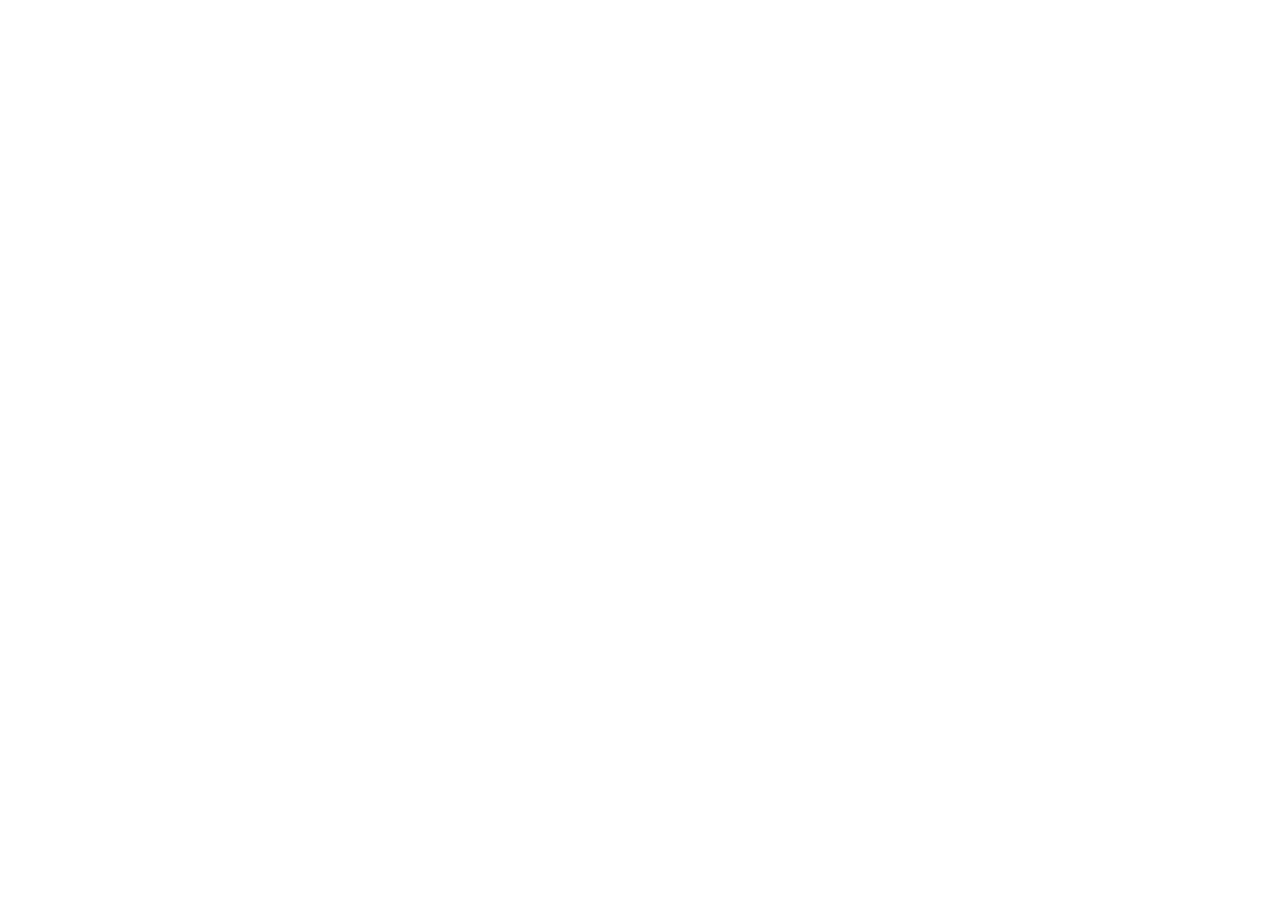
==== index.html @ c58289bb "clean ui" ====
<!DOCTYPE html>
<html lang="pt-br">

<head>
    <meta charset="UTF-8">
    <meta name="viewport" content="width=device-width, initial-scale=1.0">
    <link rel="stylesheet" href="https://cdn.jsdelivr.net/npm/bootstrap-icons@1.11.3/font/bootstrap-icons.min.css">
    <link href="https://cdn.jsdelivr.net/npm/bootstrap@5.3.3/dist/css/bootstrap.min.css" rel="stylesheet"
        integrity="sha384-QWTKZyjpPEjISv5WaRU9OFeRpok6YctnYmDr5pNlyT2bRjXh0JMhjY6hW+ALEwIH" crossorigin="anonymous">
    <link rel="stylesheet" href="./src/styles.css">
    <link rel="preconnect" href="https://fonts.googleapis.com">
    <link rel="preconnect" href="https://fonts.gstatic.com" crossorigin>
    <link href="https://fonts.googleapis.com/css2?family=Inconsolata:wght@200..900&display=swap" rel="stylesheet">
    <title>Meu Gerador de Senhas</title>
</head>

<body>
    <main class="d-flex">

    </main>
    <script src="https://cdn.jsdelivr.net/npm/bootstrap@5.3.3/dist/js/bootstrap.bundle.min.js"
        integrity="sha384-YvpcrYf0tY3lHB60NNkmXc5s9fDVZLESaAA55NDzOxhy9GkcIdslK1eN7N6jIeHz"
        crossorigin="anonymous"></script>

    <script src="./src/script.js"></script>
</body>

</html>
---- src/styles.css ----
body{
    /* background-image: linear-gradient(to top, #a8edea 0%, #fed6e3 100%); */
}
#senha{
    font-family: 'Inconsolata';
}

#tempoQuebra{
            display: inline-block;
            width: 100%;
            min-height: 3em;
            /* Ajuste conforme necessário */
            /* white-space: nowrap; */
            overflow: hidden;
            text-overflow: ellipsis;
        }

/* Toggle */
/* The switch - the box around the slider */
.switch {
    font-size: 14px;
    position: relative;
    display: inline-block;
    width: 3.5em;
    height: 2em;
}

/* Hide default HTML checkbox */
.switch input {
    opacity: 0;
    width: 0;
    height: 0;
}

/* The slider */
.slider {
    position: absolute;
    cursor: pointer;
    top: 0;
    left: 0;
    right: 0;
    bottom: 0;
    background-color: rgb(182, 182, 182);
    transition: .4s;
    border-radius: 10px;
}

.slider:before {
    position: absolute;
    content: "";
    height: 1.4em;
    width: 1.4em;
    border-radius: 8px;
    left: 0.3em;
    bottom: 0.3em;
    transform: rotate(270deg);
    background-color: rgb(255, 255, 255);
    transition: .4s;
}

.switch input:checked+.slider {
    background-color: #21cc4c;
}

.switch input:focus+.slider {
    box-shadow: 0 0 1px #2196F3;
}

.switch input:checked+.slider:before {
    transform: translateX(1.5em);
}
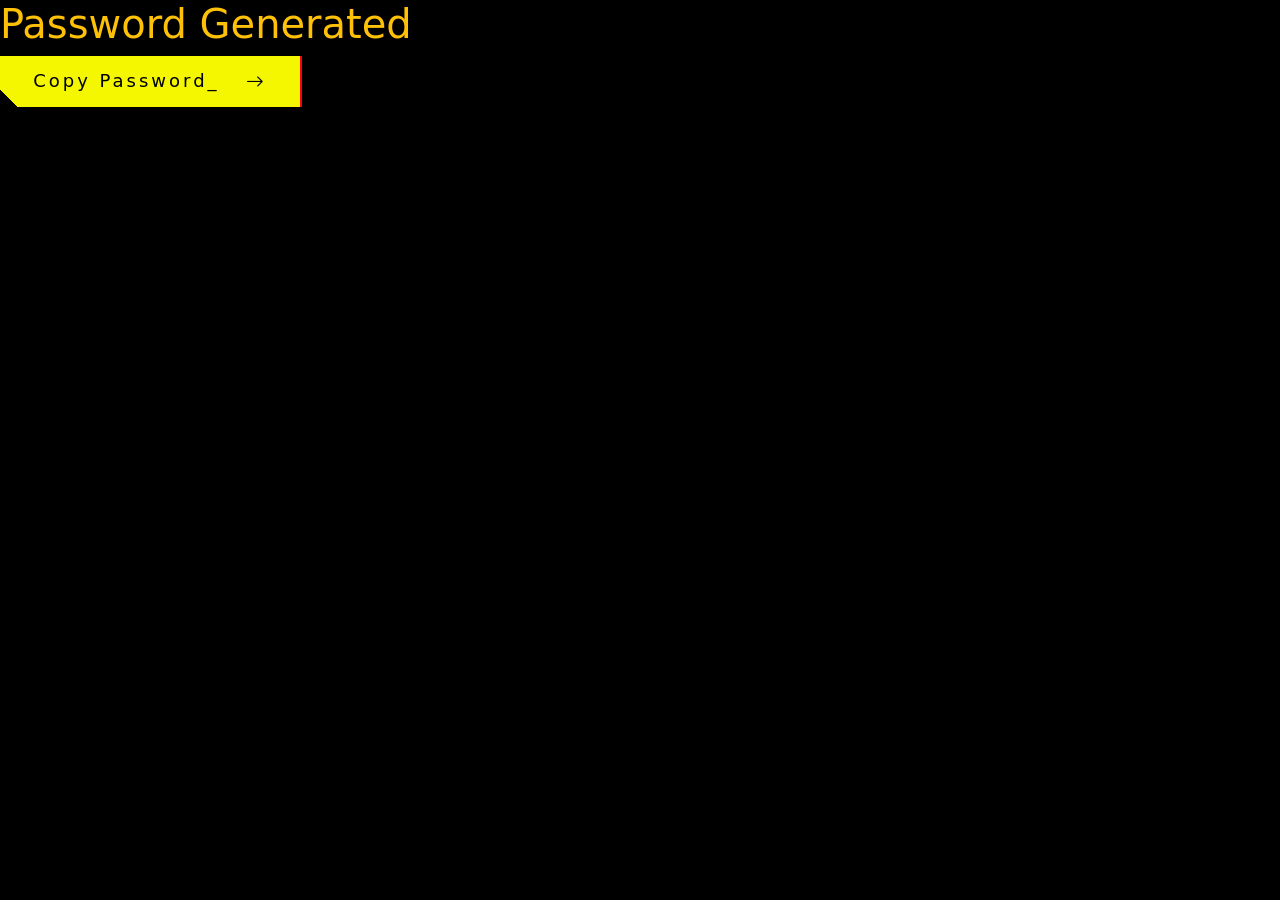
==== commit e9ffec17: "Create button" ====
--- a/index.html
+++ b/index.html
@@ -4,18 +4,31 @@
 <head>
     <meta charset="UTF-8">
     <meta name="viewport" content="width=device-width, initial-scale=1.0">
-    <link rel="stylesheet" href="https://cdn.jsdelivr.net/npm/bootstrap-icons@1.11.3/font/bootstrap-icons.min.css">
     <link href="https://cdn.jsdelivr.net/npm/bootstrap@5.3.3/dist/css/bootstrap.min.css" rel="stylesheet"
         integrity="sha384-QWTKZyjpPEjISv5WaRU9OFeRpok6YctnYmDr5pNlyT2bRjXh0JMhjY6hW+ALEwIH" crossorigin="anonymous">
     <link rel="stylesheet" href="./src/styles.css">
     <link rel="preconnect" href="https://fonts.googleapis.com">
     <link rel="preconnect" href="https://fonts.gstatic.com" crossorigin>
     <link href="https://fonts.googleapis.com/css2?family=Inconsolata:wght@200..900&display=swap" rel="stylesheet">
+    <link rel="stylesheet" href="https://cdn.jsdelivr.net/npm/bootstrap-icons@1.11.3/font/bootstrap-icons.min.css">
     <title>Meu Gerador de Senhas</title>
 </head>
 
 <body>
     <main class="d-flex">
+        <div>
+            <h1 class="fs-1 text-warning">
+                Password Generated
+
+            </h1>
+            <button class="d-flex justify-content-around">
+                Copy Password_    
+                <i class="bi bi-arrow-right"></i>
+            </button>
+        </div>
+        <div>
+
+        </div>
 
     </main>
     <script src="https://cdn.jsdelivr.net/npm/bootstrap@5.3.3/dist/js/bootstrap.bundle.min.js"
--- a/src/styles.css
+++ b/src/styles.css
@@ -1,71 +1,101 @@
-body{
+body {
     /* background-image: linear-gradient(to top, #a8edea 0%, #fed6e3 100%); */
-}
-#senha{
-    font-family: 'Inconsolata';
+    background-color: black;
 }
 
-#tempoQuebra{
-            display: inline-block;
-            width: 100%;
-            min-height: 3em;
-            /* Ajuste conforme necessário */
-            /* white-space: nowrap; */
-            overflow: hidden;
-            text-overflow: ellipsis;
-        }
-
-/* Toggle */
-/* The switch - the box around the slider */
-.switch {
-    font-size: 14px;
+/* From Uiverse.io by namecho */
+button,
+button::after {
+    width: 300px;
+    padding: 16px 20px;
+    font-size: 18px;
+    background: linear-gradient(45deg, transparent 5%, rgb(244, 247, 0) 5%);
+    border: 0;
+    color: rgb(0, 0, 0);
+    letter-spacing: 3px;
+    line-height: 1;
+    box-shadow: 2px 0px 0px rgb(248, 0, 9);
+    outline: transparent;
     position: relative;
-    display: inline-block;
-    width: 3.5em;
-    height: 2em;
 }
 
-/* Hide default HTML checkbox */
-.switch input {
-    opacity: 0;
-    width: 0;
-    height: 0;
-}
-
-/* The slider */
-.slider {
+button::after {
+    --slice-0: inset(50% 50% 50% 50%);
+    --slice-1: inset(80% -6px 0 0);
+    --slice-2: inset(50% -6px 30% 0);
+    --slice-3: inset(10% -6px 85% 0);
+    --slice-4: inset(40% -6px 43% 0);
+    --slice-5: inset(80% -6px 5% 0);
+    content: "Copy Password";
+    display: block;
     position: absolute;
-    cursor: pointer;
     top: 0;
     left: 0;
     right: 0;
     bottom: 0;
-    background-color: rgb(182, 182, 182);
-    transition: .4s;
-    border-radius: 10px;
+    background: linear-gradient(45deg, transparent 3%, #00e6f6 3%, #00e6f6 5%, 5%);
+    text-shadow: -3px -3px 0px #f8f005, 3px 3px 0px #00e6f6;
+    clip-path: var(--slice-0);
 }
 
-.slider:before {
-    position: absolute;
-    content: "";
-    height: 1.4em;
-    width: 1.4em;
-    border-radius: 8px;
-    left: 0.3em;
-    bottom: 0.3em;
-    transform: rotate(270deg);
-    background-color: rgb(255, 255, 255);
-    transition: .4s;
+button:hover::after {
+    animation: 1s glitch;
+    animation-timing-function: steps(2, end);
 }
 
-.switch input:checked+.slider {
-    background-color: #21cc4c;
-}
+@keyframes glitch {
+    0% {
+        clip-path: var(--slice-1);
+        transform: translate(-20px, -10px);
+    }
 
-.switch input:focus+.slider {
-    box-shadow: 0 0 1px #2196F3;
-}
+    10% {
+        clip-path: var(--slice-3);
+        transform: translate(10px, 10px);
+    }
 
-.switch input:checked+.slider:before {
-    transform: translateX(1.5em);
+    20% {
+        clip-path: var(--slice-1);
+        transform: translate(-10px, 10px);
+    }
+
+    30% {
+        clip-path: var(--slice-3);
+        transform: translate(0px, 5px);
+    }
+
+    40% {
+        clip-path: var(--slice-2);
+        transform: translate(-5px, 0px);
+    }
+
+    50% {
+        clip-path: var(--slice-3);
+        transform: translate(5px, 0px);
+    }
+
+    60% {
+        clip-path: var(--slice-4);
+        transform: translate(5px, 10px);
+    }
+
+    70% {
+        clip-path: var(--slice-2);
+        transform: translate(-10px, 10px);
+    }
+
+    80% {
+        clip-path: var(--slice-5);
+        transform: translate(20px, -10px);
+    }
+
+    90% {
+        clip-path: var(--slice-1);
+        transform: translate(-10px, 0px);
+    }
+
+    100% {
+        clip-path: var(--slice-1);
+        transform: translate(0);
+    }
 }
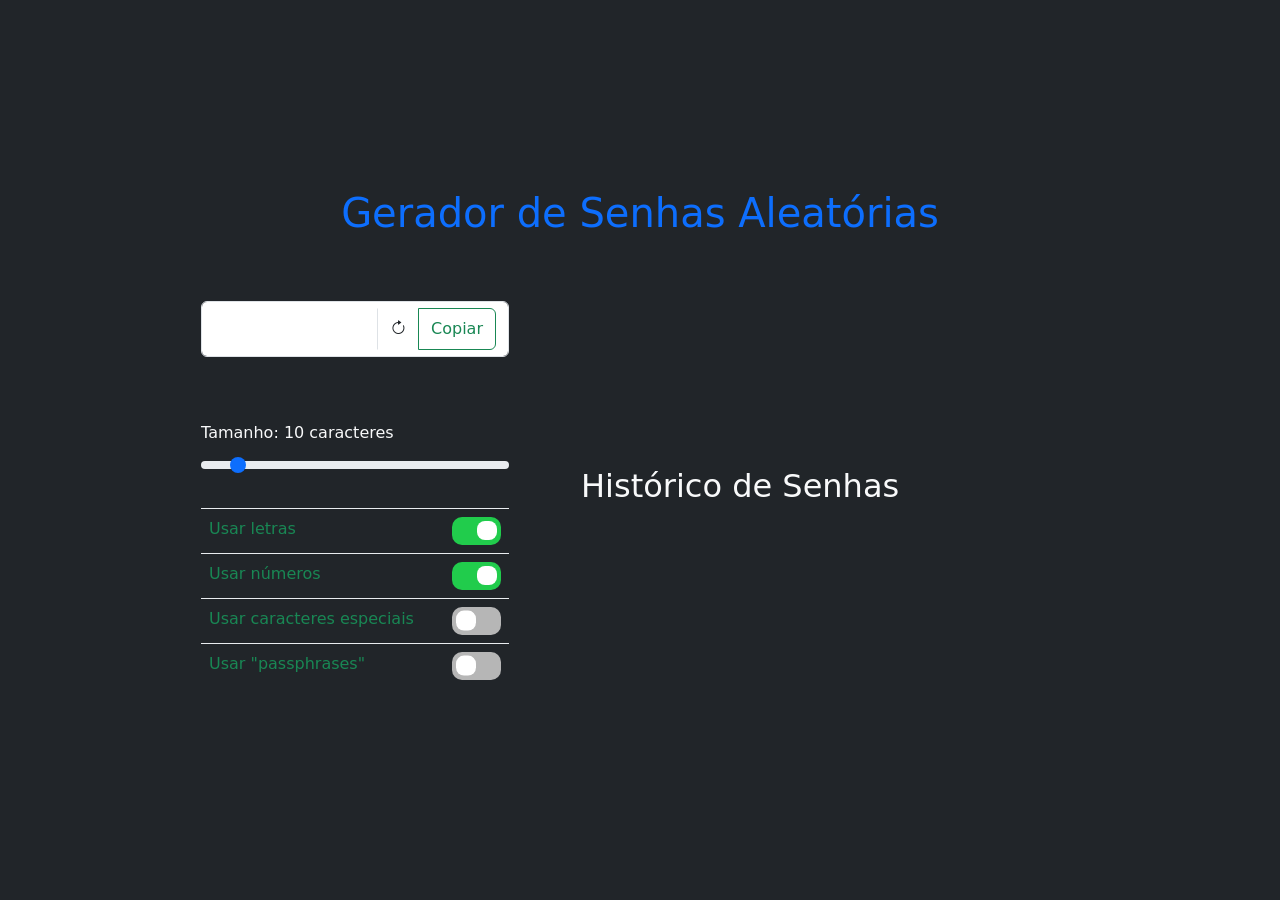
==== commit d91f5b8d: "update html" ====
--- a/index.html
+++ b/index.html
@@ -1,40 +1,110 @@
 <!DOCTYPE html>
-<html lang="pt-br">
+<html lang="en">
 
 <head>
     <meta charset="UTF-8">
     <meta name="viewport" content="width=device-width, initial-scale=1.0">
-    <link href="https://cdn.jsdelivr.net/npm/bootstrap@5.3.3/dist/css/bootstrap.min.css" rel="stylesheet"
-        integrity="sha384-QWTKZyjpPEjISv5WaRU9OFeRpok6YctnYmDr5pNlyT2bRjXh0JMhjY6hW+ALEwIH" crossorigin="anonymous">
+    <title>Gerador de Senhas Aleatórias</title>
+    <link rel="stylesheet" href="https://cdn.jsdelivr.net/npm/bootstrap-icons@1.11.3/font/bootstrap-icons.min.css">
+    <link href="https://cdn.jsdelivr.net/npm/bootstrap@5.3.0-alpha1/dist/css/bootstrap.min.css" rel="stylesheet">
     <link rel="stylesheet" href="./src/styles.css">
-    <link rel="preconnect" href="https://fonts.googleapis.com">
-    <link rel="preconnect" href="https://fonts.gstatic.com" crossorigin>
-    <link href="https://fonts.googleapis.com/css2?family=Inconsolata:wght@200..900&display=swap" rel="stylesheet">
-    <link rel="stylesheet" href="https://cdn.jsdelivr.net/npm/bootstrap-icons@1.11.3/font/bootstrap-icons.min.css">
-    <title>Meu Gerador de Senhas</title>
+    <style>
+        .main-container {
+            min-height: 100vh;
+            display: flex;
+            flex-direction: column;
+            justify-content: center;
+        }
+
+        .content-row {
+            display: flex;
+            justify-content: center;
+            align-items: center;
+        }
+    </style>
 </head>
 
-<body>
-    <main class="d-flex">
-        <div>
-            <h1 class="fs-1 text-warning">
-                Password Generated
+<body class="bg-dark">
 
-            </h1>
-            <button class="d-flex justify-content-around">
-                Copy Password_    
-                <i class="bi bi-arrow-right"></i>
-            </button>
-        </div>
-        <div>
-
+    <div class="container main-container">
+        <!-- Título -->
+        <div class="row">
+            <div class="col-12 text-center mb-4 text-light">
+                <h1 class="fs-1 text-primary">Gerador de Senhas Aleatórias</h1>
+            </div>
         </div>
 
-    </main>
-    <script src="https://cdn.jsdelivr.net/npm/bootstrap@5.3.3/dist/js/bootstrap.bundle.min.js"
-        integrity="sha384-YvpcrYf0tY3lHB60NNkmXc5s9fDVZLESaAA55NDzOxhy9GkcIdslK1eN7N6jIeHz"
-        crossorigin="anonymous"></script>
+        <!-- Divs para botões e histórico -->
+        <div class="row content-row">
+            <!-- Div de botões (configurações) -->
+            <div class="col-12 col-md-4 mb-3 mb-md-0">
+                <div class="p-4">
+                    <!-- <h2>Configurações</h2> -->
+                    <!-- Botões e outras configurações vão aqui -->
+                    <div class="input-group mt-2 form-control">
+                        <input type="text" id="senha" class="form-control border-0 fs-5 text-success font-monospace"
+                            readonly>
+                        <button class="btn border-start" onclick="gerarSenha()"><i
+                                class="bi bi-arrow-clockwise"></i></button>
+                        <button class="btn btn-outline-success" onclick="copiarSenha()">Copiar</button>
 
+                    </div>
+                    <div class="d-flex align-items-center">
+                        <span id="tempoQuebra" class="text-light fw-lighter">
+                        </div>
+                    </span>
+                    <div class="mt-3 mb-4 text-light">
+                        <label for="tamanhoSenha" class="form-label">Tamanho: <span id="tamanhoValor">10</span>
+                            caracteres</label>
+                        <input type="range" class="form-range" min="4" max="64" step="1" id="tamanhoSenha" value="10"
+                            oninput="atualizarValorTamanho()">
+                    </div>
+                    <div class="text-success d-flex border-top border-light-subtle flex-row justify-content-between p-2">
+                        <span>Usar letras</span>
+                        <label class="switch">
+                            <input type="checkbox" id="usarLetras" checked>
+                            <span class="slider"></span>
+                        </label>
+                    </div>
+                    <div class="text-success d-flex border-top border-light-subtle flex-row justify-content-between p-2">
+                        <span>Usar números</span>
+                        <label class="switch">
+                            <input type="checkbox" id="usarNumeros" checked>
+                            <span class="slider"></span>
+                        </label>
+                    </div>
+    
+                    <div class="text-success d-flex border-top border-light-subtle flex-row justify-content-between p-2">
+                        <span>Usar caracteres especiais</span>
+                        <label class="switch">
+                            <input type="checkbox" id="usarCaracteresEspeciais">
+                            <span class="slider"></span>
+                        </label>
+                    </div>
+                    <div class="text-success d-flex border-top border-light-subtle flex-row justify-content-between p-2">
+                        <span>Usar "passphrases"</span>
+                        <label class="switch">
+                            <input type="checkbox" id="usarPassphrases">
+                            <span class="slider"></span>
+                        </label>
+                    </div>
+                </div>
+            </div>
+            <!-- Div de histórico de senhas -->
+            <div class="col-12 col-md-6 text-light">
+                <div class="p-4">
+                  <h2 class="fw-lighter"> Histórico de Senhas</h2>
+                  <!-- Histórico de senhas -->
+                  <ul id="historicoSenhas" class="list-group list-group-flush" >
+                    <!-- Senhas salvas vão aqui -->
+                  </ul>
+                </div>
+              </div>
+            
+        </div>
+    </div>
+
+    <script src="https://cdn.jsdelivr.net/npm/bootstrap@5.3.0-alpha1/dist/js/bootstrap.bundle.min.js"></script>
     <script src="./src/script.js"></script>
 </body>
 
--- a/src/styles.css
+++ b/src/styles.css
@@ -1,101 +1,71 @@
-body {
+body{
     /* background-image: linear-gradient(to top, #a8edea 0%, #fed6e3 100%); */
-    background-color: black;
+}
+#senha{
+    font-family: 'Inconsolata';
 }
 
-/* From Uiverse.io by namecho */
-button,
-button::after {
-    width: 300px;
-    padding: 16px 20px;
-    font-size: 18px;
-    background: linear-gradient(45deg, transparent 5%, rgb(244, 247, 0) 5%);
-    border: 0;
-    color: rgb(0, 0, 0);
-    letter-spacing: 3px;
-    line-height: 1;
-    box-shadow: 2px 0px 0px rgb(248, 0, 9);
-    outline: transparent;
+#tempoQuebra{
+            display: inline-block;
+            width: 100%;
+            min-height: 3em;
+            /* Ajuste conforme necessário */
+            /* white-space: nowrap; */
+            overflow: hidden;
+            text-overflow: ellipsis;
+        }
+
+/* Toggle */
+/* The switch - the box around the slider */
+.switch {
+    font-size: 14px;
     position: relative;
+    display: inline-block;
+    width: 3.5em;
+    height: 2em;
 }
 
-button::after {
-    --slice-0: inset(50% 50% 50% 50%);
-    --slice-1: inset(80% -6px 0 0);
-    --slice-2: inset(50% -6px 30% 0);
-    --slice-3: inset(10% -6px 85% 0);
-    --slice-4: inset(40% -6px 43% 0);
-    --slice-5: inset(80% -6px 5% 0);
-    content: "Copy Password";
-    display: block;
+/* Hide default HTML checkbox */
+.switch input {
+    opacity: 0;
+    width: 0;
+    height: 0;
+}
+
+/* The slider */
+.slider {
     position: absolute;
+    cursor: pointer;
     top: 0;
     left: 0;
     right: 0;
     bottom: 0;
-    background: linear-gradient(45deg, transparent 3%, #00e6f6 3%, #00e6f6 5%, 5%);
-    text-shadow: -3px -3px 0px #f8f005, 3px 3px 0px #00e6f6;
-    clip-path: var(--slice-0);
+    background-color: rgb(182, 182, 182);
+    transition: .4s;
+    border-radius: 10px;
 }
 
-button:hover::after {
-    animation: 1s glitch;
-    animation-timing-function: steps(2, end);
+.slider:before {
+    position: absolute;
+    content: "";
+    height: 1.4em;
+    width: 1.4em;
+    border-radius: 8px;
+    left: 0.3em;
+    bottom: 0.3em;
+    transform: rotate(270deg);
+    background-color: rgb(255, 255, 255);
+    transition: .4s;
 }
 
-@keyframes glitch {
-    0% {
-        clip-path: var(--slice-1);
-        transform: translate(-20px, -10px);
-    }
+.switch input:checked+.slider {
+    background-color: #21cc4c;
+}
 
-    10% {
-        clip-path: var(--slice-3);
-        transform: translate(10px, 10px);
-    }
+.switch input:focus+.slider {
+    box-shadow: 0 0 1px #2196F3;
+}
 
-    20% {
-        clip-path: var(--slice-1);
-        transform: translate(-10px, 10px);
-    }
-
-    30% {
-        clip-path: var(--slice-3);
-        transform: translate(0px, 5px);
-    }
-
-    40% {
-        clip-path: var(--slice-2);
-        transform: translate(-5px, 0px);
-    }
-
-    50% {
-        clip-path: var(--slice-3);
-        transform: translate(5px, 0px);
-    }
-
-    60% {
-        clip-path: var(--slice-4);
-        transform: translate(5px, 10px);
-    }
-
-    70% {
-        clip-path: var(--slice-2);
-        transform: translate(-10px, 10px);
-    }
-
-    80% {
-        clip-path: var(--slice-5);
-        transform: translate(20px, -10px);
-    }
-
-    90% {
-        clip-path: var(--slice-1);
-        transform: translate(-10px, 0px);
-    }
-
-    100% {
-        clip-path: var(--slice-1);
-        transform: translate(0);
-    }
+.switch input:checked+.slider:before {
+    transform: translateX(1.5em);
 }
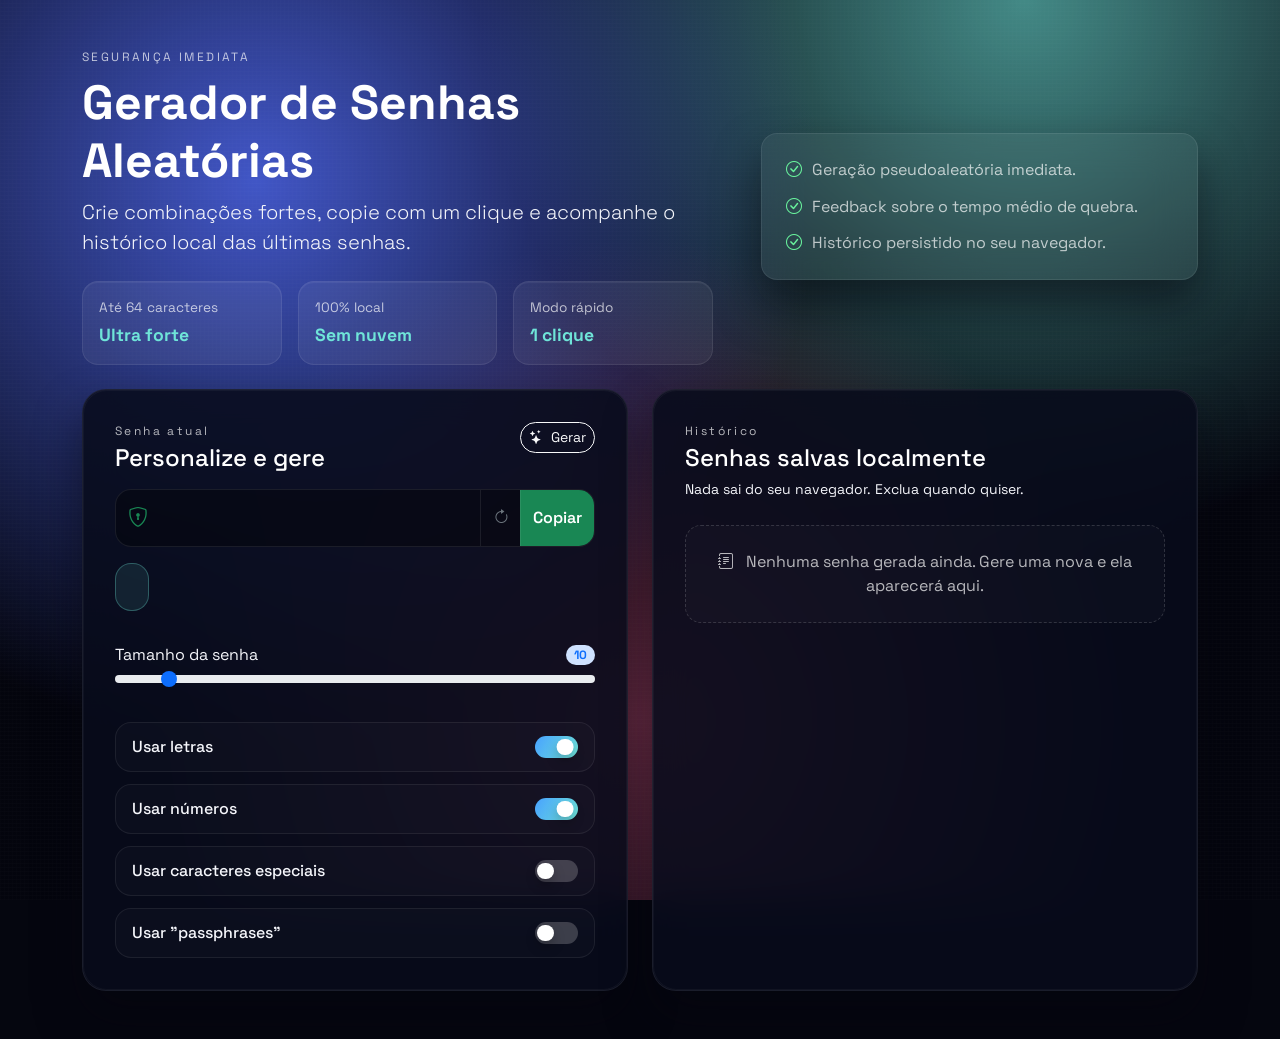
==== commit 416c3ecc: "Atualiza layout e estilos do gerador de senhas, adiciona tooltip e melhorias na exibição do históric" ====
--- a/index.html
+++ b/index.html
@@ -1,108 +1,140 @@
 <!DOCTYPE html>
-<html lang="en">
+<html lang="pt-br">
 
 <head>
     <meta charset="UTF-8">
     <meta name="viewport" content="width=device-width, initial-scale=1.0">
     <title>Gerador de Senhas Aleatórias</title>
+    <link rel="preconnect" href="https://fonts.googleapis.com">
+    <link rel="preconnect" href="https://fonts.gstatic.com" crossorigin>
+    <link
+        href="https://fonts.googleapis.com/css2?family=Space+Grotesk:wght@400;500;600;700&family=Inconsolata:wght@400;500;600;700&display=swap"
+        rel="stylesheet">
     <link rel="stylesheet" href="https://cdn.jsdelivr.net/npm/bootstrap-icons@1.11.3/font/bootstrap-icons.min.css">
     <link href="https://cdn.jsdelivr.net/npm/bootstrap@5.3.0-alpha1/dist/css/bootstrap.min.css" rel="stylesheet">
     <link rel="stylesheet" href="./src/styles.css">
-    <style>
-        .main-container {
-            min-height: 100vh;
-            display: flex;
-            flex-direction: column;
-            justify-content: center;
-        }
-
-        .content-row {
-            display: flex;
-            justify-content: center;
-            align-items: center;
-        }
-    </style>
 </head>
 
-<body class="bg-dark">
+<body class="app-body">
+    <div class="app-gradient"></div>
+    <div class="app-noise"></div>
 
-    <div class="container main-container">
-        <!-- Título -->
-        <div class="row">
-            <div class="col-12 text-center mb-4 text-light">
-                <h1 class="fs-1 text-primary">Gerador de Senhas Aleatórias</h1>
-            </div>
-        </div>
-
-        <!-- Divs para botões e histórico -->
-        <div class="row content-row">
-            <!-- Div de botões (configurações) -->
-            <div class="col-12 col-md-4 mb-3 mb-md-0">
-                <div class="p-4">
-                    <!-- <h2>Configurações</h2> -->
-                    <!-- Botões e outras configurações vão aqui -->
-                    <div class="input-group mt-2 form-control">
-                        <input type="text" id="senha" class="form-control border-0 fs-5 text-success font-monospace"
-                            readonly>
-                        <button class="btn border-start" onclick="gerarSenha()"><i
-                                class="bi bi-arrow-clockwise"></i></button>
-                        <button class="btn btn-outline-success" onclick="copiarSenha()">Copiar</button>
-
+    <main class="app-shell container py-5">
+        <header class="hero row align-items-center g-4 g-lg-5 mb-4">
+            <div class="col-lg-7">
+                <p class="eyebrow text-uppercase mb-2">Segurança imediata</p>
+                <h1 class="display-5 fw-bold text-white">Gerador de Senhas Aleatórias</h1>
+                <p class="lead text-light-subtle mb-4">Crie combinações fortes, copie com um clique e acompanhe o
+                    histórico local das últimas senhas.</p>
+                <div class="hero-badges">
+                    <div class="hero-badge">
+                        <span>Até 64 caracteres</span>
+                        <strong>Ultra forte</strong>
                     </div>
-                    <div class="d-flex align-items-center">
-                        <span id="tempoQuebra" class="text-light fw-lighter">
-                        </div>
-                    </span>
-                    <div class="mt-3 mb-4 text-light">
-                        <label for="tamanhoSenha" class="form-label">Tamanho: <span id="tamanhoValor">10</span>
-                            caracteres</label>
-                        <input type="range" class="form-range" min="4" max="64" step="1" id="tamanhoSenha" value="10"
-                            oninput="atualizarValorTamanho()">
+                    <div class="hero-badge">
+                        <span>100% local</span>
+                        <strong>Sem nuvem</strong>
                     </div>
-                    <div class="text-success d-flex border-top border-light-subtle flex-row justify-content-between p-2">
-                        <span>Usar letras</span>
-                        <label class="switch">
-                            <input type="checkbox" id="usarLetras" checked>
-                            <span class="slider"></span>
-                        </label>
-                    </div>
-                    <div class="text-success d-flex border-top border-light-subtle flex-row justify-content-between p-2">
-                        <span>Usar números</span>
-                        <label class="switch">
-                            <input type="checkbox" id="usarNumeros" checked>
-                            <span class="slider"></span>
-                        </label>
-                    </div>
-    
-                    <div class="text-success d-flex border-top border-light-subtle flex-row justify-content-between p-2">
-                        <span>Usar caracteres especiais</span>
-                        <label class="switch">
-                            <input type="checkbox" id="usarCaracteresEspeciais">
-                            <span class="slider"></span>
-                        </label>
-                    </div>
-                    <div class="text-success d-flex border-top border-light-subtle flex-row justify-content-between p-2">
-                        <span>Usar "passphrases"</span>
-                        <label class="switch">
-                            <input type="checkbox" id="usarPassphrases">
-                            <span class="slider"></span>
-                        </label>
+                    <div class="hero-badge">
+                        <span>Modo rápido</span>
+                        <strong>1 clique</strong>
                     </div>
                 </div>
             </div>
-            <!-- Div de histórico de senhas -->
-            <div class="col-12 col-md-6 text-light">
-                <div class="p-4">
-                  <h2 class="fw-lighter"> Histórico de Senhas</h2>
-                  <!-- Histórico de senhas -->
-                  <ul id="historicoSenhas" class="list-group list-group-flush" >
-                    <!-- Senhas salvas vão aqui -->
-                  </ul>
+            <div class="col-lg-5">
+                <div class="hero-checklist">
+                    <div class="check-item"><i class="bi bi-check-circle"></i> Geração pseudoaleatória imediata.</div>
+                    <div class="check-item"><i class="bi bi-check-circle"></i> Feedback sobre o tempo médio de quebra.
+                    </div>
+                    <div class="check-item"><i class="bi bi-check-circle"></i> Histórico persistido no seu navegador.
+                    </div>
                 </div>
-              </div>
-            
-        </div>
-    </div>
+            </div>
+        </header>
+
+        <section class="row g-4 align-items-stretch">
+            <div class="col-12 col-lg-6">
+                <article class="panel h-100 generator-panel">
+                    <div class="panel-header">
+                        <div>
+                            <p class="eyebrow mb-1">Senha atual</p>
+                            <h2 class="h4 text-white mb-0">Personalize e gere</h2>
+                        </div>
+                        <button class="btn btn-outline-light btn-sm" onclick="gerarSenha()">
+                            <i class="bi bi-stars me-2"></i>Gerar
+                        </button>
+                    </div>
+
+                    <div class="password-field input-group mt-3">
+                        <span class="input-group-text text-success"><i class="bi bi-shield-lock"></i></span>
+                        <input type="text" id="senha" class="form-control border-0 text-success font-monospace"
+                            readonly>
+                        <button class="btn btn-outline-secondary" onclick="gerarSenha()" aria-label="Gerar nova senha">
+                            <i class="bi bi-arrow-clockwise"></i>
+                        </button>
+                        <button class="btn btn-success" onclick="copiarSenha()">Copiar</button>
+                    </div>
+
+                    <div class="meta-line">
+                        <span id="tempoQuebra" class="tempo-quebra"></span>
+                    </div>
+
+                    <div class="range-control mt-4">
+                        <div class="d-flex justify-content-between align-items-center">
+                            <label for="tamanhoSenha" class="form-label mb-0">Tamanho da senha</label>
+                            <span class="badge rounded-pill bg-primary-subtle text-primary" id="tamanhoValor">10</span>
+                        </div>
+                        <input type="range" class="form-range" min="4" max="64" step="2" id="tamanhoSenha" value="10"
+                            oninput="atualizarValorTamanho()">
+                    </div>
+
+                    <div class="option-grid mt-4">
+                        <div class="option-row">
+                            <span>Usar letras</span>
+                            <label class="switch">
+                                <input type="checkbox" id="usarLetras" checked>
+                                <span class="slider"></span>
+                            </label>
+                        </div>
+                        <div class="option-row">
+                            <span>Usar números</span>
+                            <label class="switch">
+                                <input type="checkbox" id="usarNumeros" checked>
+                                <span class="slider"></span>
+                            </label>
+                        </div>
+                        <div class="option-row">
+                            <span>Usar caracteres especiais</span>
+                            <label class="switch">
+                                <input type="checkbox" id="usarCaracteresEspeciais">
+                                <span class="slider"></span>
+                            </label>
+                        </div>
+                        <div class="option-row">
+                            <span>Usar "passphrases"</span>
+                            <label class="switch">
+                                <input type="checkbox" id="usarPassphrases">
+                                <span class="slider"></span>
+                            </label>
+                        </div>
+                    </div>
+                </article>
+            </div>
+
+            <div class="col-12 col-lg-6">
+                <article class="panel h-100 history-panel">
+                    <div class="panel-header">
+                        <div>
+                            <p class="eyebrow mb-1">Histórico</p>
+                            <h2 class="h4 text-white mb-1">Senhas salvas localmente</h2>
+                            <small class="text-light-subtle">Nada sai do seu navegador. Exclua quando quiser.</small>
+                        </div>
+                    </div>
+                    <ul id="historicoSenhas" class="history-list"></ul>
+                </article>
+            </div>
+        </section>
+    </main>
 
     <script src="https://cdn.jsdelivr.net/npm/bootstrap@5.3.0-alpha1/dist/js/bootstrap.bundle.min.js"></script>
     <script src="./src/script.js"></script>
--- a/src/styles.css
+++ b/src/styles.css
@@ -1,71 +1,380 @@
-body{
-    /* background-image: linear-gradient(to top, #a8edea 0%, #fed6e3 100%); */
-}
-#senha{
-    font-family: 'Inconsolata';
-}
-
-#tempoQuebra{
-            display: inline-block;
-            width: 100%;
-            min-height: 3em;
-            /* Ajuste conforme necessário */
-            /* white-space: nowrap; */
-            overflow: hidden;
-            text-overflow: ellipsis;
-        }
+:root {
+    --bg-color: #05060f;
+    --panel-color: rgba(9, 12, 28, 0.88);
+    --border-color: rgba(255, 255, 255, 0.08);
+    --text-color: #f5f6fb;
+    --muted-color: rgba(255, 255, 255, 0.7);
+    --accent-color: #6fe4d8;
+    --accent-strong: #48a2ff;
+    --success: #69f29d;
+    --danger: #ff6b81;
+    --radius-lg: 24px;
+    --radius-md: 16px;
+    --radius-sm: 999px;
+    --shadow-soft: 0 25px 45px rgba(5, 6, 15, 0.55);
+    --shadow-border: inset 0 1px 0 rgba(255, 255, 255, 0.06);
+}
+
+* {
+    box-sizing: border-box;
+}
+
+body {
+    margin: 0;
+    font-family: "Space Grotesk", "Inter", system-ui, -apple-system, BlinkMacSystemFont, "Segoe UI", sans-serif;
+    background-color: var(--bg-color);
+    color: var(--text-color);
+    min-height: 100vh;
+}
+
+.app-body {
+    position: relative;
+    min-height: 100vh;
+    min-height: 100dvh;
+    overflow-x: hidden;
+    overflow-y: auto;
+}
+
+.app-gradient,
+.app-noise {
+    position: fixed;
+    inset: 0;
+    z-index: 0;
+    pointer-events: none;
+}
+
+.app-gradient {
+    background: radial-gradient(circle at 20% 20%, rgba(85, 112, 255, 0.9), transparent 45%),
+        radial-gradient(circle at 80% 0%, rgba(111, 228, 216, 0.7), transparent 40%),
+        radial-gradient(circle at 50% 80%, rgba(255, 100, 146, 0.5), transparent 50%),
+        linear-gradient(145deg, #04050b, #05060f);
+    opacity: 0.85;
+}
+
+.app-noise {
+    background-image: linear-gradient(0deg, rgba(255, 255, 255, 0.04) 1px, transparent 1px),
+        linear-gradient(90deg, rgba(255, 255, 255, 0.02) 1px, transparent 1px);
+    background-size: 4px 4px;
+    mix-blend-mode: screen;
+    opacity: 0.25;
+}
+
+.app-shell {
+    position: relative;
+    z-index: 1;
+}
+
+.eyebrow {
+    font-size: 0.75rem;
+    letter-spacing: 0.2em;
+    color: var(--muted-color);
+}
+
+.hero-badges {
+    display: grid;
+    grid-template-columns: repeat(auto-fit, minmax(160px, 1fr));
+    gap: 1rem;
+}
+
+.hero-badge {
+    padding: 1rem;
+    border-radius: var(--radius-md);
+    background: rgba(255, 255, 255, 0.06);
+    border: 1px solid var(--border-color);
+    box-shadow: var(--shadow-border);
+    display: flex;
+    flex-direction: column;
+    gap: 0.2rem;
+}
+
+.hero-badge span {
+    color: var(--muted-color);
+    font-size: 0.85rem;
+}
+
+.hero-badge strong {
+    font-size: 1.1rem;
+    color: var(--accent-color);
+}
+
+.hero-checklist {
+    padding: 1.5rem;
+    border-radius: var(--radius-md);
+    border: 1px solid var(--border-color);
+    background: rgba(255, 255, 255, 0.05);
+    backdrop-filter: blur(20px);
+    display: flex;
+    flex-direction: column;
+    gap: 0.8rem;
+    box-shadow: var(--shadow-soft);
+}
+
+.check-item {
+    display: flex;
+    align-items: center;
+    gap: 0.6rem;
+    color: var(--muted-color);
+}
+
+.check-item i {
+    color: var(--success);
+}
+
+.panel {
+    background: var(--panel-color);
+    border-radius: var(--radius-lg);
+    border: 1px solid var(--border-color);
+    padding: 2rem;
+    box-shadow: var(--shadow-soft);
+    backdrop-filter: blur(18px);
+    position: relative;
+}
+
+.panel::after {
+    content: "";
+    position: absolute;
+    inset: 0;
+    border-radius: inherit;
+    border: 1px solid rgba(255, 255, 255, 0.04);
+    pointer-events: none;
+}
+
+.panel-header {
+    display: flex;
+    justify-content: space-between;
+    align-items: flex-start;
+    gap: 1rem;
+}
+
+.panel-header button {
+    border-radius: var(--radius-sm);
+}
+
+.password-field {
+    border-radius: var(--radius-md);
+    background: rgba(0, 0, 0, 0.35);
+    border: 1px solid rgba(255, 255, 255, 0.08);
+    overflow: hidden;
+}
+
+.password-field .input-group-text {
+    background: transparent;
+    border: none;
+    font-size: 1.25rem;
+}
+
+.password-field .form-control {
+    background: transparent;
+    color: var(--success);
+    font-size: 1.2rem;
+    padding: 0.85rem 0.75rem;
+    font-family: "Inconsolata", "Space Grotesk", monospace;
+}
+
+.password-field .btn {
+    border: none;
+    border-left: 1px solid rgba(255, 255, 255, 0.08);
+    border-radius: 0;
+    font-weight: 600;
+}
+
+.meta-line {
+    margin-top: 1rem;
+    min-height: 3.5rem;
+}
+
+.tempo-quebra {
+    display: inline-flex;
+    align-items: center;
+    gap: 0.35rem;
+    padding: 0.65rem 1rem;
+    background: rgba(111, 228, 216, 0.1);
+    border: 1px solid rgba(111, 228, 216, 0.3);
+    border-radius: var(--radius-md);
+    color: var(--accent-color);
+    font-size: 0.9rem;
+    line-height: 1.4;
+    min-height: 3rem;
+}
+
+.range-control input[type="range"] {
+    accent-color: var(--accent-strong);
+}
+
+.option-grid {
+    display: flex;
+    flex-direction: column;
+    gap: 0.75rem;
+}
+
+.option-row {
+    padding: 0.75rem 1rem;
+    border-radius: var(--radius-md);
+    border: 1px solid rgba(255, 255, 255, 0.07);
+    background: rgba(255, 255, 255, 0.02);
+    display: flex;
+    justify-content: space-between;
+    align-items: center;
+    font-weight: 500;
+}
+
+#senha {
+    font-family: "Inconsolata", "Space Grotesk", monospace;
+}
 
 /* Toggle */
-/* The switch - the box around the slider */
 .switch {
     font-size: 14px;
     position: relative;
     display: inline-block;
-    width: 3.5em;
-    height: 2em;
-}
-
-/* Hide default HTML checkbox */
+    width: 3.1em;
+    height: 1.6em;
+}
+
 .switch input {
     opacity: 0;
     width: 0;
     height: 0;
 }
 
-/* The slider */
 .slider {
     position: absolute;
     cursor: pointer;
-    top: 0;
-    left: 0;
-    right: 0;
-    bottom: 0;
-    background-color: rgb(182, 182, 182);
-    transition: .4s;
-    border-radius: 10px;
+    inset: 0;
+    background-color: rgba(255, 255, 255, 0.2);
+    transition: 0.3s;
+    border-radius: var(--radius-sm);
 }
 
 .slider:before {
     position: absolute;
     content: "";
-    height: 1.4em;
-    width: 1.4em;
-    border-radius: 8px;
-    left: 0.3em;
-    bottom: 0.3em;
-    transform: rotate(270deg);
-    background-color: rgb(255, 255, 255);
-    transition: .4s;
+    height: 1.2em;
+    width: 1.2em;
+    left: 0.2em;
+    top: 0.2em;
+    background-color: #fff;
+    border-radius: var(--radius-sm);
+    transition: 0.3s;
+    box-shadow: 0 6px 12px rgba(0, 0, 0, 0.25);
 }
 
 .switch input:checked+.slider {
-    background-color: #21cc4c;
-}
-
-.switch input:focus+.slider {
-    box-shadow: 0 0 1px #2196F3;
+    background: linear-gradient(120deg, var(--accent-strong), var(--accent-color));
 }
 
 .switch input:checked+.slider:before {
-    transform: translateX(1.5em);
+    transform: translateX(1.4em);
+}
+
+.history-list {
+    list-style: none;
+    margin: 0;
+    margin-top: 1.5rem;
+    padding: 0;
+    max-height: 420px;
+    overflow-y: auto;
+    display: flex;
+    flex-direction: column;
+    gap: 0.85rem;
+}
+
+.history-item {
+    padding: 0.95rem 1.1rem;
+    border-radius: var(--radius-md);
+    border: 1px solid rgba(255, 255, 255, 0.08);
+    background: rgba(0, 0, 0, 0.3);
+    display: flex;
+    justify-content: space-between;
+    align-items: center;
+    gap: 0.75rem;
+    font-family: "Inconsolata", monospace;
+    font-size: 0.95rem;
+}
+
+.history-text {
+    display: flex;
+    flex-direction: column;
+    gap: 0.2rem;
+    flex: 1;
+}
+
+.history-value {
+    color: var(--text-color);
+    word-break: break-all;
+}
+
+.history-date {
+    font-size: 0.7rem;
+    letter-spacing: 0.08em;
+    text-transform: uppercase;
+    color: rgba(255, 255, 255, 0.6);
+}
+
+.history-delete {
+    width: 2.4rem;
+    height: 2.4rem;
+    display: inline-flex;
+    align-items: center;
+    justify-content: center;
+    font-size: 0.9rem;
+    cursor: pointer;
+    border-radius: 999px;
+    border: 1px solid rgba(255, 255, 255, 0.08);
+    background: linear-gradient(135deg, rgba(255, 255, 255, 0.06), rgba(255, 255, 255, 0.01));
+    color: var(--danger);
+    backdrop-filter: blur(8px);
+    transition: transform 0.2s ease, border-color 0.2s ease, background 0.2s ease, color 0.2s ease;
+    box-shadow: inset 0 1px 0 rgba(255, 255, 255, 0.06), 0 8px 20px rgba(0, 0, 0, 0.35);
+}
+
+.history-delete:hover {
+    transform: scale(1.08) translateY(-1px);
+    border-color: rgba(255, 255, 255, 0.25);
+    background: linear-gradient(145deg, rgba(255, 105, 135, 0.25), rgba(255, 105, 135, 0.05));
+    color: #fff;
+}
+
+.history-delete:focus-visible {
+    outline: 2px solid rgba(255, 255, 255, 0.4);
+    outline-offset: 3px;
+}
+
+.history-empty {
+    text-align: center;
+    color: var(--muted-color);
+    padding: 1.5rem;
+    border: 1px dashed rgba(255, 255, 255, 0.15);
+    border-radius: var(--radius-md);
+    background: rgba(255, 255, 255, 0.02);
+}
+
+@media (max-width: 992px) {
+    .panel {
+        padding: 1.5rem;
+    }
+
+    .hero-badges {
+        grid-template-columns: repeat(auto-fit, minmax(140px, 1fr));
+    }
+}
+
+@media (max-width: 576px) {
+    .panel {
+        padding: 1.25rem;
+    }
+
+    .password-field {
+        flex-direction: column;
+    }
+
+    .password-field .btn {
+        width: 100%;
+        border-left: none;
+        border-top: 1px solid rgba(255, 255, 255, 0.08);
+    }
+
+    .meta-line {
+        min-height: auto;
+    }
 }
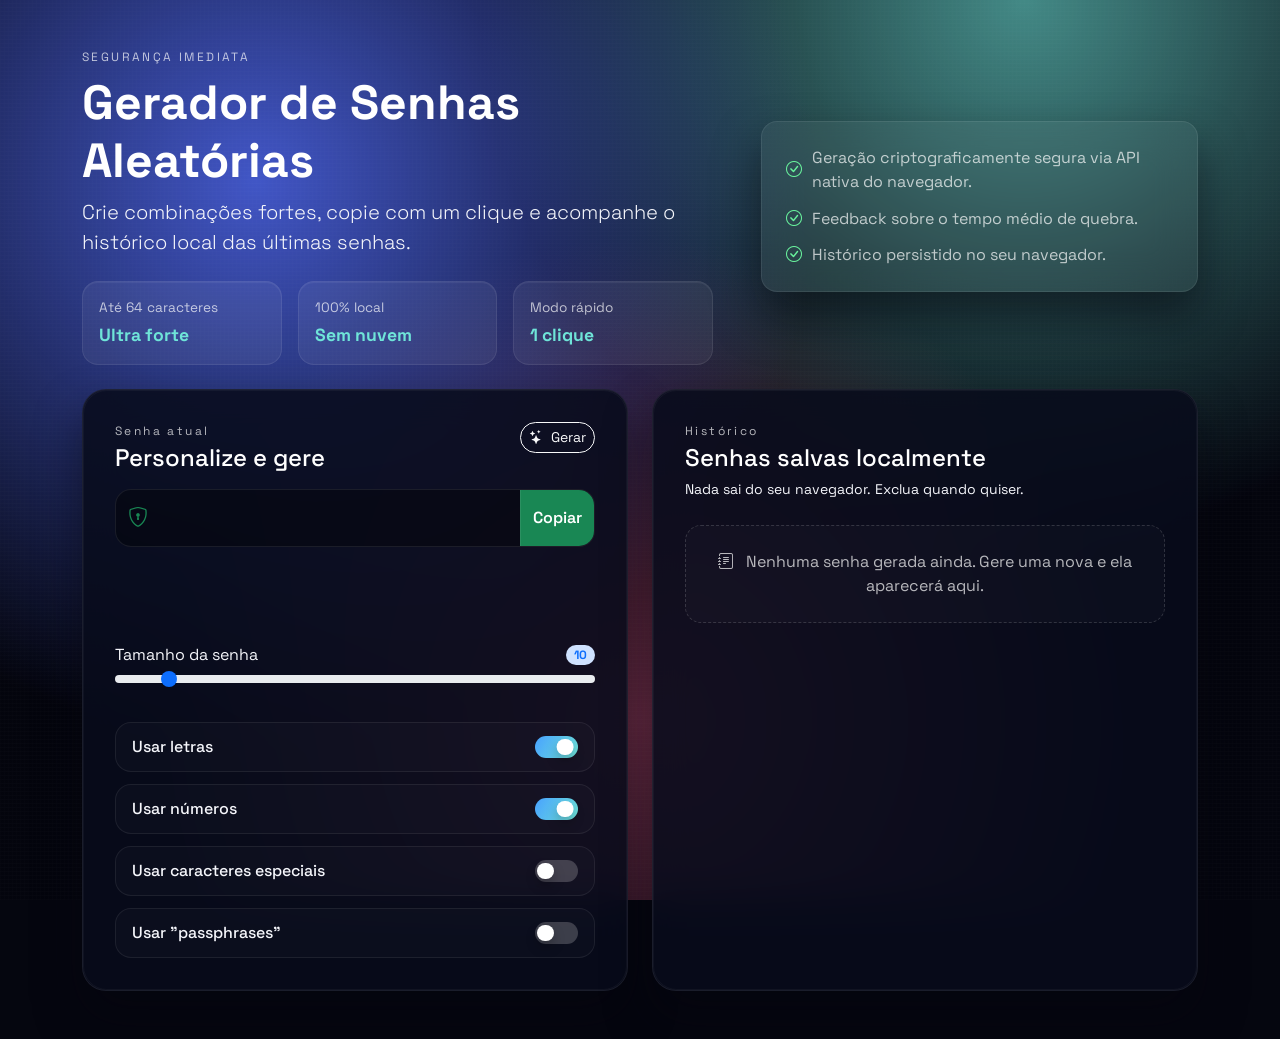
==== commit ca60150b: "Atualiza a descrição da geração de senhas e implementa melhorias na estimativa de tempo de quebra, a" ====
--- a/index.html
+++ b/index.html
@@ -43,7 +43,8 @@
             </div>
             <div class="col-lg-5">
                 <div class="hero-checklist">
-                    <div class="check-item"><i class="bi bi-check-circle"></i> Geração pseudoaleatória imediata.</div>
+                    <div class="check-item"><i class="bi bi-check-circle"></i> Geração criptograficamente segura via
+                        API nativa do navegador.</div>
                     <div class="check-item"><i class="bi bi-check-circle"></i> Feedback sobre o tempo médio de quebra.
                     </div>
                     <div class="check-item"><i class="bi bi-check-circle"></i> Histórico persistido no seu navegador.
@@ -69,9 +70,7 @@
                         <span class="input-group-text text-success"><i class="bi bi-shield-lock"></i></span>
                         <input type="text" id="senha" class="form-control border-0 text-success font-monospace"
                             readonly>
-                        <button class="btn btn-outline-secondary" onclick="gerarSenha()" aria-label="Gerar nova senha">
-                            <i class="bi bi-arrow-clockwise"></i>
-                        </button>
+
                         <button class="btn btn-success" onclick="copiarSenha()">Copiar</button>
                     </div>
 
@@ -81,7 +80,9 @@
 
                     <div class="range-control mt-4">
                         <div class="d-flex justify-content-between align-items-center">
-                            <label for="tamanhoSenha" class="form-label mb-0">Tamanho da senha</label>
+                            <label for="tamanhoSenha" class="form-label mb-0">
+                                <span id="tamanhoLabel">Tamanho da senha</span>
+                            </label>
                             <span class="badge rounded-pill bg-primary-subtle text-primary" id="tamanhoValor">10</span>
                         </div>
                         <input type="range" class="form-range" min="4" max="64" step="2" id="tamanhoSenha" value="10"
@@ -137,6 +138,7 @@
     </main>
 
     <script src="https://cdn.jsdelivr.net/npm/bootstrap@5.3.0-alpha1/dist/js/bootstrap.bundle.min.js"></script>
+    <script src="./src/passphraseWords.js"></script>
     <script src="./src/script.js"></script>
 </body>
 
--- a/src/styles.css
+++ b/src/styles.css
@@ -197,6 +197,15 @@
     min-height: 3rem;
 }
 
+.tempo-quebra.is-hidden {
+    display: none;
+}
+
+.tempo-estimativa-note {
+    color: var(--muted-color);
+    font-size: 0.75rem;
+}
+
 .range-control input[type="range"] {
     accent-color: var(--accent-strong);
 }
